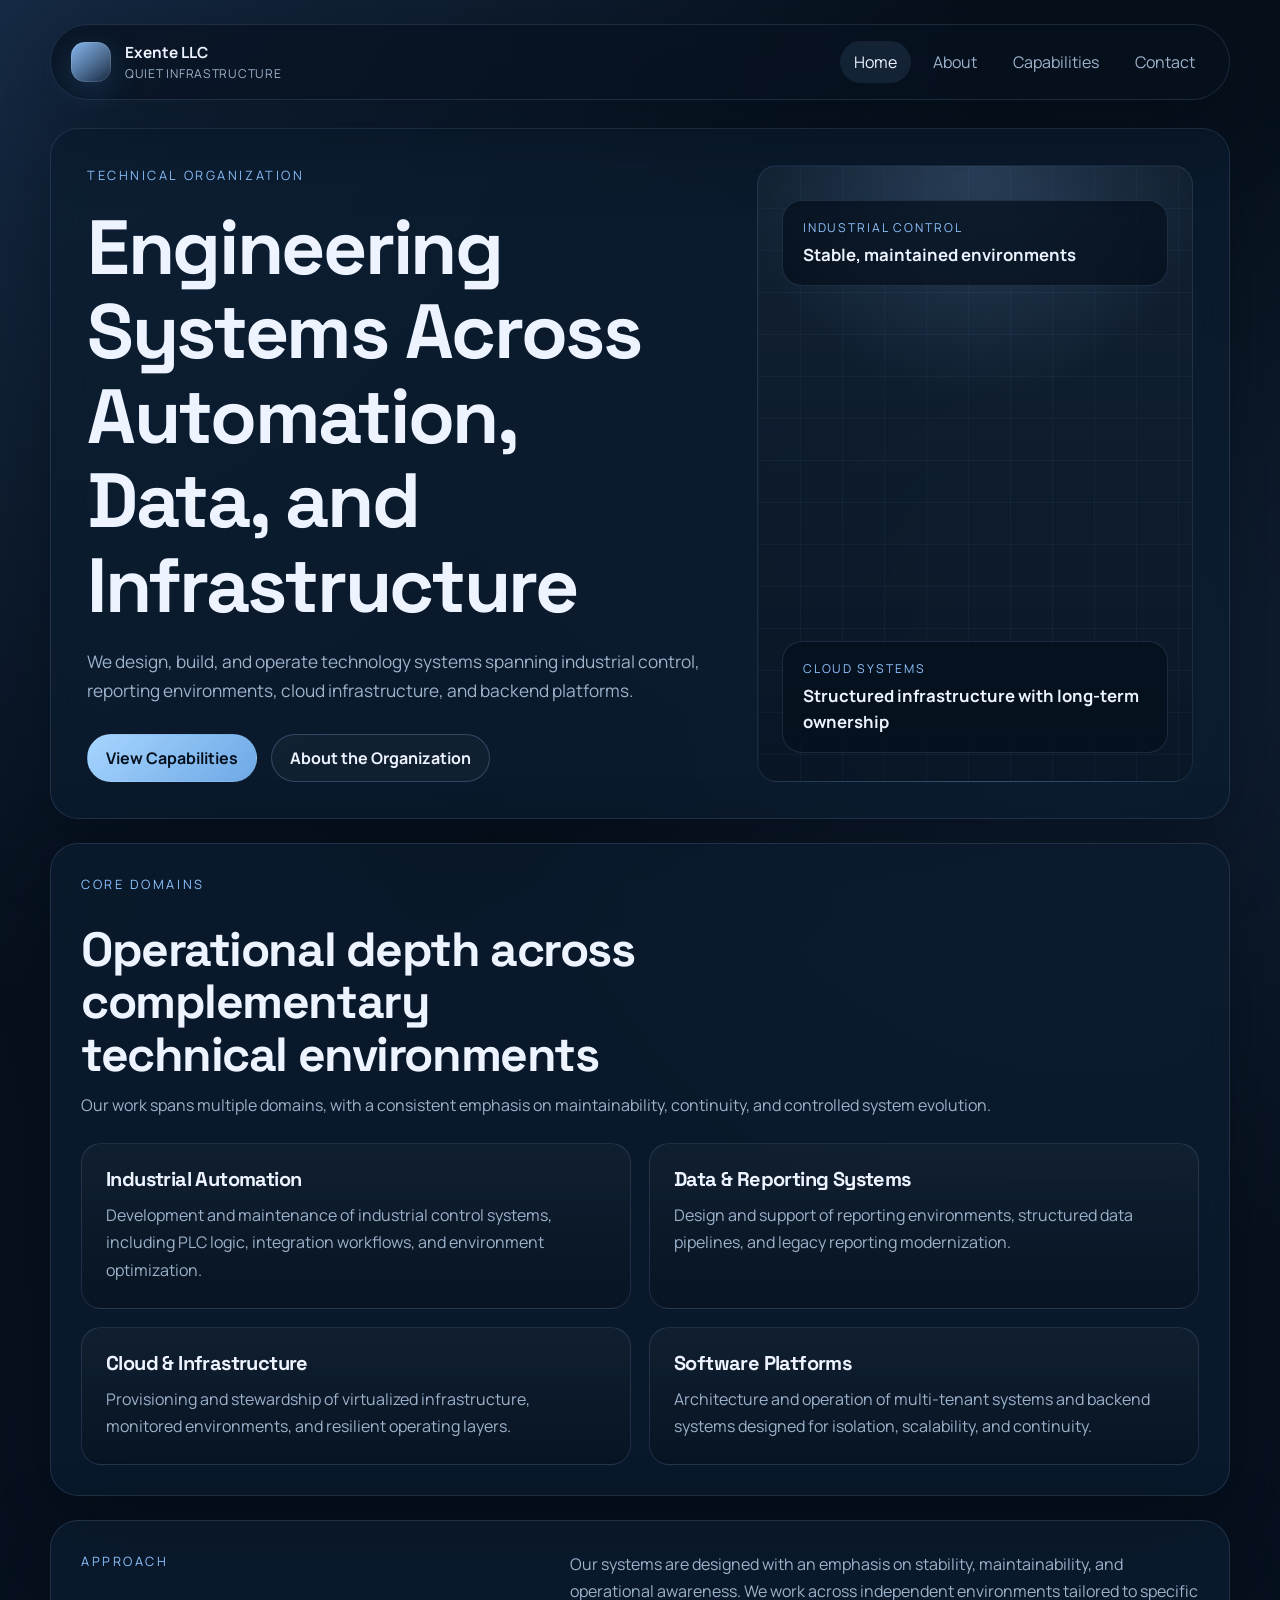
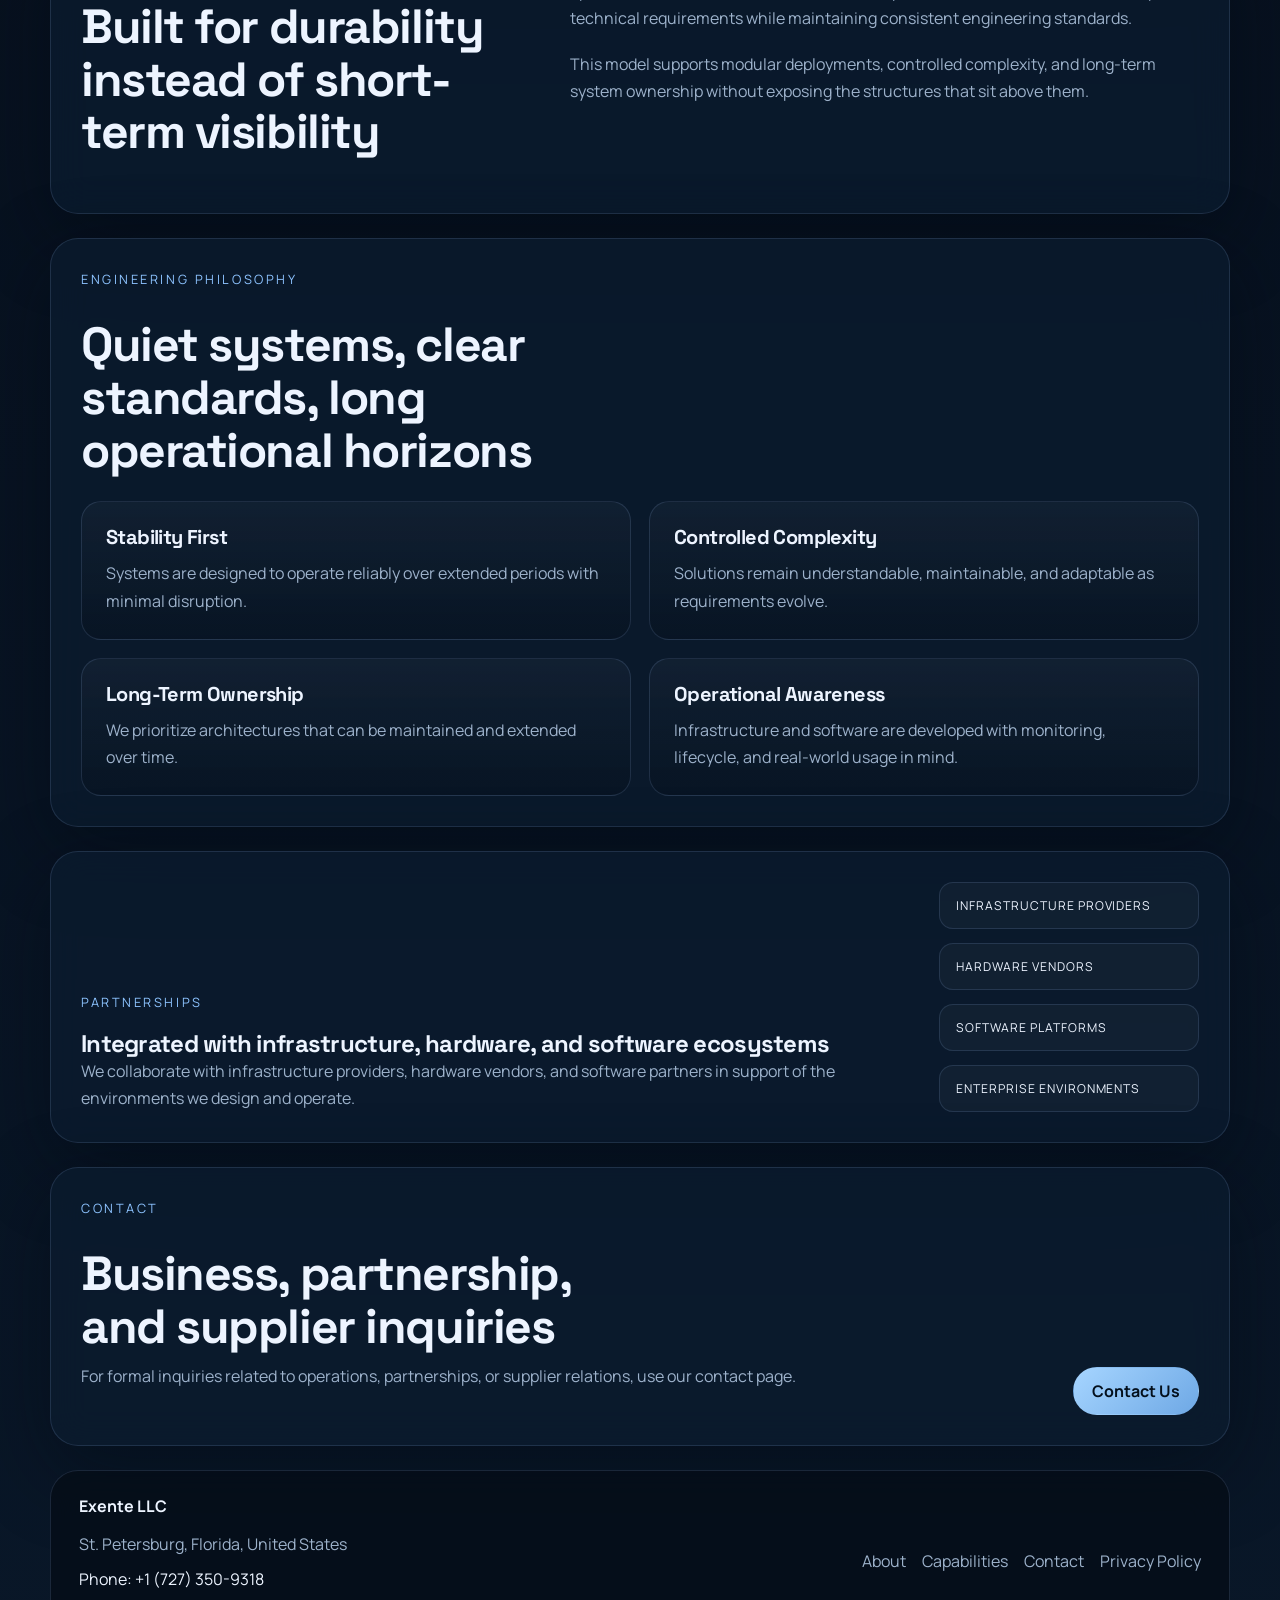
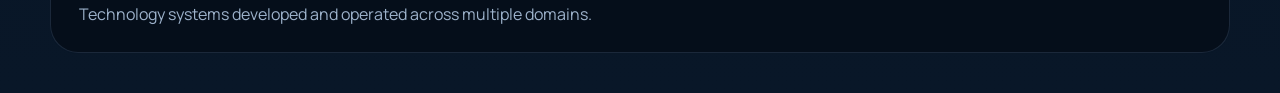
==== index.html @ 2979e781 "Build initial Exente LLC marketing site" ====
<!DOCTYPE html>
<html lang="en">
<head>
  <meta charset="UTF-8">
  <meta name="viewport" content="width=device-width, initial-scale=1.0">
  <title>Exente LLC | Engineering Systems Across Technical Domains</title>
  <meta
    name="description"
    content="A technology-focused organization engineering systems across automation, data, infrastructure, and software platforms."
  >
  <link rel="preconnect" href="https://fonts.googleapis.com">
  <link rel="preconnect" href="https://fonts.gstatic.com" crossorigin>
  <link
    href="https://fonts.googleapis.com/css2?family=Manrope:wght@400;500;600;700;800&family=Space+Grotesk:wght@500;700&display=swap"
    rel="stylesheet"
  >
  <link rel="stylesheet" href="styles.css">
</head>
<body>
  <div class="site-shell">
    <header class="site-header">
      <a class="brand-mark" href="index.html" aria-label="Exente LLC home">
        <span class="brand-mark__glyph"></span>
        <span class="brand-mark__text">
          <strong>Exente LLC</strong>
          <span>Quiet Infrastructure</span>
        </span>
      </a>
      <nav class="site-nav" aria-label="Primary">
        <a class="is-active" href="index.html">Home</a>
        <a href="about.html">About</a>
        <a href="capabilities.html">Capabilities</a>
        <a href="contact.html">Contact</a>
      </nav>
    </header>

    <main>
      <section class="hero">
        <div class="hero__content">
          <p class="eyebrow">Technical organization</p>
          <h1>Engineering Systems Across Automation, Data, and Infrastructure</h1>
          <p class="hero__lede">
            We design, build, and operate technology systems spanning industrial control,
            reporting environments, cloud infrastructure, and backend platforms.
          </p>
          <div class="hero__actions">
            <a class="button button--primary" href="capabilities.html">View Capabilities</a>
            <a class="button button--ghost" href="about.html">About the Organization</a>
          </div>
        </div>
        <div class="hero__panel" aria-hidden="true">
          <div class="signal-grid"></div>
          <div class="hero-card hero-card--primary">
            <span>Industrial control</span>
            <strong>Stable, maintained environments</strong>
          </div>
          <div class="hero-card hero-card--secondary">
            <span>Cloud systems</span>
            <strong>Structured infrastructure with long-term ownership</strong>
          </div>
        </div>
      </section>

      <section class="section">
        <div class="section-heading">
          <p class="eyebrow">Core domains</p>
          <h2>Operational depth across complementary technical environments</h2>
          <p>
            Our work spans multiple domains, with a consistent emphasis on maintainability,
            continuity, and controlled system evolution.
          </p>
        </div>
        <div class="domain-grid">
          <article class="domain-card">
            <h3>Industrial Automation</h3>
            <p>
              Development and maintenance of industrial control systems, including PLC logic,
              integration workflows, and environment optimization.
            </p>
          </article>
          <article class="domain-card">
            <h3>Data &amp; Reporting Systems</h3>
            <p>
              Design and support of reporting environments, structured data pipelines, and
              legacy reporting modernization.
            </p>
          </article>
          <article class="domain-card">
            <h3>Cloud &amp; Infrastructure</h3>
            <p>
              Provisioning and stewardship of virtualized infrastructure, monitored environments,
              and resilient operating layers.
            </p>
          </article>
          <article class="domain-card">
            <h3>Software Platforms</h3>
            <p>
              Architecture and operation of multi-tenant systems and backend systems designed
              for isolation, scalability, and continuity.
            </p>
          </article>
        </div>
      </section>

      <section class="section section--split">
        <div class="section-heading">
          <p class="eyebrow">Approach</p>
          <h2>Built for durability instead of short-term visibility</h2>
        </div>
        <div class="prose-block">
          <p>
            Our systems are designed with an emphasis on stability, maintainability, and
            operational awareness. We work across independent environments tailored to specific
            technical requirements while maintaining consistent engineering standards.
          </p>
          <p>
            This model supports modular deployments, controlled complexity, and long-term system
            ownership without exposing the structures that sit above them.
          </p>
        </div>
      </section>

      <section class="section">
        <div class="section-heading">
          <p class="eyebrow">Engineering philosophy</p>
          <h2>Quiet systems, clear standards, long operational horizons</h2>
        </div>
        <div class="principles-grid">
          <article class="principle-card">
            <h3>Stability First</h3>
            <p>Systems are designed to operate reliably over extended periods with minimal disruption.</p>
          </article>
          <article class="principle-card">
            <h3>Controlled Complexity</h3>
            <p>Solutions remain understandable, maintainable, and adaptable as requirements evolve.</p>
          </article>
          <article class="principle-card">
            <h3>Long-Term Ownership</h3>
            <p>We prioritize architectures that can be maintained and extended over time.</p>
          </article>
          <article class="principle-card">
            <h3>Operational Awareness</h3>
            <p>Infrastructure and software are developed with monitoring, lifecycle, and real-world usage in mind.</p>
          </article>
        </div>
      </section>

      <section class="section section--band">
        <div class="band-copy">
          <p class="eyebrow">Partnerships</p>
          <h2>Integrated with infrastructure, hardware, and software ecosystems</h2>
          <p>
            We collaborate with infrastructure providers, hardware vendors, and software partners
            in support of the environments we design and operate.
          </p>
        </div>
        <div class="partner-list" aria-label="Partnership areas">
          <span>Infrastructure providers</span>
          <span>Hardware vendors</span>
          <span>Software platforms</span>
          <span>Enterprise environments</span>
        </div>
      </section>

      <section class="section section--contact">
        <div class="section-heading">
          <p class="eyebrow">Contact</p>
          <h2>Business, partnership, and supplier inquiries</h2>
          <p>
            For formal inquiries related to operations, partnerships, or supplier relations, use
            our contact page.
          </p>
        </div>
        <a class="button button--primary" href="contact.html">Contact Us</a>
      </section>
    </main>

    <footer class="site-footer">
      <div class="footer-meta">
        <strong>Exente LLC</strong>
        <p>St. Petersburg, Florida, United States</p>
        <p><a href="tel:+17273509318">Phone: +1 (727) 350-9318</a></p>
        <p>Technology systems developed and operated across multiple domains.</p>
      </div>
      <div class="footer-links">
        <a href="about.html">About</a>
        <a href="capabilities.html">Capabilities</a>
        <a href="contact.html">Contact</a>
        <a href="privacy.html">Privacy Policy</a>
      </div>
    </footer>
  </div>
</body>
</html>
---- styles.css ----
:root {
  --bg: #07111f;
  --panel: rgba(12, 28, 48, 0.72);
  --line: rgba(160, 196, 255, 0.14);
  --line-strong: rgba(160, 196, 255, 0.24);
  --text: #edf4ff;
  --muted: #9db2cb;
  --accent: #8dc3ff;
  --shadow: 0 24px 80px rgba(1, 8, 18, 0.45);
  --radius-lg: 28px;
  --radius-md: 20px;
  --radius-sm: 14px;
  --max-width: 1180px;
}

* {
  box-sizing: border-box;
}

html {
  scroll-behavior: smooth;
}

body {
  margin: 0;
  min-height: 100vh;
  font-family: "Manrope", sans-serif;
  color: var(--text);
  background:
    radial-gradient(circle at top left, rgba(67, 120, 189, 0.25), transparent 28%),
    radial-gradient(circle at 85% 20%, rgba(58, 93, 140, 0.22), transparent 22%),
    linear-gradient(180deg, #06101b 0%, #07111f 45%, #091728 100%);
}

body::before {
  content: "";
  position: fixed;
  inset: 0;
  background-image:
    linear-gradient(rgba(157, 178, 203, 0.04) 1px, transparent 1px),
    linear-gradient(90deg, rgba(157, 178, 203, 0.04) 1px, transparent 1px);
  background-size: 72px 72px;
  mask-image: radial-gradient(circle at center, black, transparent 82%);
  pointer-events: none;
}

a {
  color: inherit;
  text-decoration: none;
}

p {
  margin: 0;
  color: var(--muted);
  line-height: 1.7;
}

h1,
h2,
h3,
strong {
  color: var(--text);
}

h1,
h2,
h3 {
  margin: 0;
  font-family: "Space Grotesk", sans-serif;
  line-height: 1.1;
  letter-spacing: -0.03em;
}

.site-shell {
  width: min(calc(100% - 32px), var(--max-width));
  margin: 0 auto;
  padding: 24px 0 40px;
}

.site-header,
.site-footer,
.hero,
.section,
.page-hero,
.content-card,
.stack-card {
  backdrop-filter: blur(18px);
}

.site-header {
  position: sticky;
  top: 12px;
  z-index: 10;
  display: flex;
  align-items: center;
  justify-content: space-between;
  gap: 24px;
  padding: 16px 20px;
  margin-bottom: 28px;
  background: rgba(7, 17, 31, 0.72);
  border: 1px solid var(--line);
  border-radius: 999px;
  box-shadow: var(--shadow);
}

.brand-mark {
  display: inline-flex;
  align-items: center;
  gap: 14px;
}

.brand-mark__glyph {
  width: 40px;
  height: 40px;
  border-radius: 14px;
  background:
    linear-gradient(135deg, rgba(141, 195, 255, 0.9), rgba(62, 100, 151, 0.2)),
    linear-gradient(180deg, rgba(255, 255, 255, 0.16), transparent);
  box-shadow: inset 0 0 0 1px rgba(255, 255, 255, 0.12), 0 10px 30px rgba(83, 144, 220, 0.22);
}

.brand-mark__text {
  display: flex;
  flex-direction: column;
  gap: 2px;
}

.brand-mark__text strong {
  font-size: 0.96rem;
}

.brand-mark__text span {
  font-size: 0.76rem;
  color: var(--muted);
  letter-spacing: 0.06em;
  text-transform: uppercase;
}

.site-nav {
  display: flex;
  align-items: center;
  gap: 8px;
  flex-wrap: wrap;
}

.site-nav a {
  padding: 10px 14px;
  border-radius: 999px;
  color: var(--muted);
  transition: 180ms ease;
}

.site-nav a:hover,
.site-nav a.is-active {
  color: var(--text);
  background: rgba(141, 195, 255, 0.1);
}

.hero,
.section,
.page-hero,
.content-card,
.stack-card {
  background: var(--panel);
  border: 1px solid var(--line);
  box-shadow: var(--shadow);
}

.hero {
  position: relative;
  display: grid;
  grid-template-columns: 1.25fr 0.85fr;
  gap: 28px;
  padding: 36px;
  border-radius: var(--radius-lg);
  overflow: hidden;
}

.hero__content {
  position: relative;
  z-index: 1;
}

.eyebrow {
  margin-bottom: 18px;
  font-size: 0.8rem;
  letter-spacing: 0.2em;
  text-transform: uppercase;
  color: var(--accent);
}

.hero h1,
.page-hero h1 {
  max-width: 12ch;
  font-size: clamp(2.8rem, 6vw, 5.4rem);
  margin-bottom: 20px;
}

.hero__lede,
.page-hero p {
  max-width: 64ch;
  font-size: 1.08rem;
}

.hero__actions {
  display: flex;
  flex-wrap: wrap;
  gap: 14px;
  margin-top: 28px;
}

.button {
  display: inline-flex;
  align-items: center;
  justify-content: center;
  min-height: 48px;
  padding: 0 18px;
  border-radius: 999px;
  border: 1px solid transparent;
  font-weight: 700;
  transition: 180ms ease;
}

.button--primary {
  background: linear-gradient(135deg, #a6d5ff, #6ea8e5);
  color: #04101d;
}

.button--primary:hover {
  transform: translateY(-1px);
  box-shadow: 0 12px 30px rgba(141, 195, 255, 0.28);
}

.button--ghost {
  border-color: var(--line-strong);
  color: var(--text);
  background: rgba(255, 255, 255, 0.03);
}

.button--ghost:hover {
  background: rgba(255, 255, 255, 0.06);
}

.hero__panel {
  position: relative;
  min-height: 420px;
  border-radius: calc(var(--radius-lg) - 8px);
  background:
    radial-gradient(circle at top, rgba(141, 195, 255, 0.2), transparent 36%),
    linear-gradient(180deg, rgba(255, 255, 255, 0.03), rgba(5, 14, 24, 0.34));
  border: 1px solid rgba(141, 195, 255, 0.12);
  overflow: hidden;
}

.signal-grid {
  position: absolute;
  inset: 0;
  background-image:
    linear-gradient(rgba(141, 195, 255, 0.08) 1px, transparent 1px),
    linear-gradient(90deg, rgba(141, 195, 255, 0.08) 1px, transparent 1px);
  background-size: 42px 42px;
  opacity: 0.6;
}

.hero-card {
  position: absolute;
  left: 24px;
  right: 24px;
  padding: 18px 20px;
  border-radius: var(--radius-md);
  border: 1px solid var(--line);
  background: rgba(6, 16, 28, 0.72);
}

.hero-card span,
.partner-list span {
  display: block;
  margin-bottom: 6px;
  font-size: 0.76rem;
  letter-spacing: 0.16em;
  text-transform: uppercase;
  color: var(--accent);
}

.hero-card strong {
  font-size: 1.05rem;
  line-height: 1.5;
}

.hero-card--primary {
  top: 34px;
}

.hero-card--secondary {
  bottom: 28px;
}

.section,
.page-hero {
  margin-top: 24px;
  padding: 30px;
  border-radius: var(--radius-lg);
}

.section-heading {
  display: grid;
  gap: 10px;
  margin-bottom: 24px;
}

.section-heading h2 {
  max-width: 18ch;
  font-size: clamp(1.9rem, 4vw, 3rem);
}

.domain-grid,
.principles-grid,
.content-grid {
  display: grid;
  gap: 18px;
}

.domain-grid,
.principles-grid {
  grid-template-columns: repeat(2, minmax(0, 1fr));
}

.domain-card,
.principle-card {
  padding: 24px;
  border-radius: var(--radius-md);
  background: linear-gradient(180deg, rgba(255, 255, 255, 0.03), rgba(5, 14, 24, 0.36));
  border: 1px solid var(--line);
}

.domain-card h3,
.principle-card h3,
.content-card h2,
.stack-card h2 {
  margin-bottom: 12px;
  font-size: 1.25rem;
}

.section--split {
  display: grid;
  grid-template-columns: 0.85fr 1.15fr;
  gap: 24px;
  align-items: start;
}

.prose-block {
  display: grid;
  gap: 18px;
}

.section--band {
  display: grid;
  grid-template-columns: 1fr auto;
  gap: 24px;
  align-items: end;
}

.partner-list {
  display: grid;
  gap: 14px;
  min-width: 260px;
}

.partner-list span {
  margin: 0;
  padding: 14px 16px;
  border-radius: var(--radius-sm);
  border: 1px solid var(--line);
  background: rgba(255, 255, 255, 0.03);
  color: var(--text);
  letter-spacing: 0.08em;
}

.section--contact {
  display: flex;
  align-items: end;
  justify-content: space-between;
  gap: 20px;
}

.page-main {
  display: grid;
}

.page-hero h1 {
  max-width: 13ch;
}

.content-grid {
  margin-top: 24px;
  grid-template-columns: repeat(2, minmax(0, 1fr));
}

.content-card,
.stack-card {
  padding: 28px;
  border-radius: var(--radius-lg);
}

.section--contact-layout {
  display: grid;
  grid-template-columns: 0.9fr 1.1fr;
  gap: 18px;
  align-items: start;
}

.section--contact-layout > .section {
  margin-top: 0;
}

.contact-details {
  height: 100%;
}

.detail-stack {
  display: grid;
  gap: 20px;
  margin-top: 18px;
}

.detail-stack strong,
.footer-meta strong {
  display: inline-block;
  margin-bottom: 6px;
}

.contact-note {
  margin-top: 24px;
}

.stack-list {
  display: grid;
  gap: 18px;
  margin-top: 24px;
}

.stack-card__header {
  margin-bottom: 14px;
}

.contact-form {
  display: grid;
  grid-template-columns: repeat(2, minmax(0, 1fr));
  gap: 16px;
}

.contact-form label {
  display: grid;
  gap: 8px;
  color: var(--text);
  font-weight: 600;
}

.contact-form input,
.contact-form select,
.contact-form textarea {
  width: 100%;
  padding: 14px 16px;
  font: inherit;
  color: var(--text);
  background: rgba(4, 11, 20, 0.78);
  border: 1px solid var(--line);
  border-radius: 14px;
  outline: none;
}

.contact-form input:focus,
.contact-form select:focus,
.contact-form textarea:focus {
  border-color: rgba(141, 195, 255, 0.5);
  box-shadow: 0 0 0 4px rgba(141, 195, 255, 0.08);
}

.contact-form__full {
  grid-column: 1 / -1;
}

.form-status {
  min-height: 1.5rem;
  font-size: 0.95rem;
  color: var(--accent);
}

.site-footer {
  display: flex;
  align-items: center;
  justify-content: space-between;
  gap: 24px;
  margin-top: 24px;
  padding: 24px 28px;
  border: 1px solid var(--line);
  border-radius: var(--radius-lg);
  background: rgba(5, 14, 25, 0.84);
}

.site-footer p {
  margin-top: 8px;
}

.footer-meta a,
.detail-stack a {
  color: var(--text);
}

.footer-links {
  display: flex;
  gap: 16px;
  flex-wrap: wrap;
  color: var(--muted);
}

.footer-links a:hover {
  color: var(--text);
}

@media (max-width: 920px) {
  .hero,
  .section--split,
  .section--band,
  .section--contact-layout,
  .content-grid,
  .domain-grid,
  .principles-grid {
    grid-template-columns: 1fr;
  }

  .site-header,
  .site-footer,
  .section--contact {
    flex-direction: column;
    align-items: stretch;
  }

  .site-header,
  .site-footer,
  .section--contact {
    border-radius: 28px;
  }

  .hero__panel {
    min-height: 300px;
  }

  .section--contact .button {
    width: 100%;
  }
}

@media (max-width: 720px) {
  .site-shell {
    width: min(calc(100% - 20px), var(--max-width));
    padding-top: 12px;
  }

  .site-header,
  .hero,
  .section,
  .page-hero,
  .content-card,
  .stack-card,
  .site-footer {
    padding: 22px;
  }

  .site-header {
    position: static;
    border-radius: 24px;
  }

  .site-nav {
    width: 100%;
  }

  .site-nav a {
    flex: 1 1 calc(50% - 8px);
    text-align: center;
  }

  .hero h1,
  .page-hero h1,
  .section-heading h2 {
    max-width: none;
  }

  .contact-form {
    grid-template-columns: 1fr;
  }
}
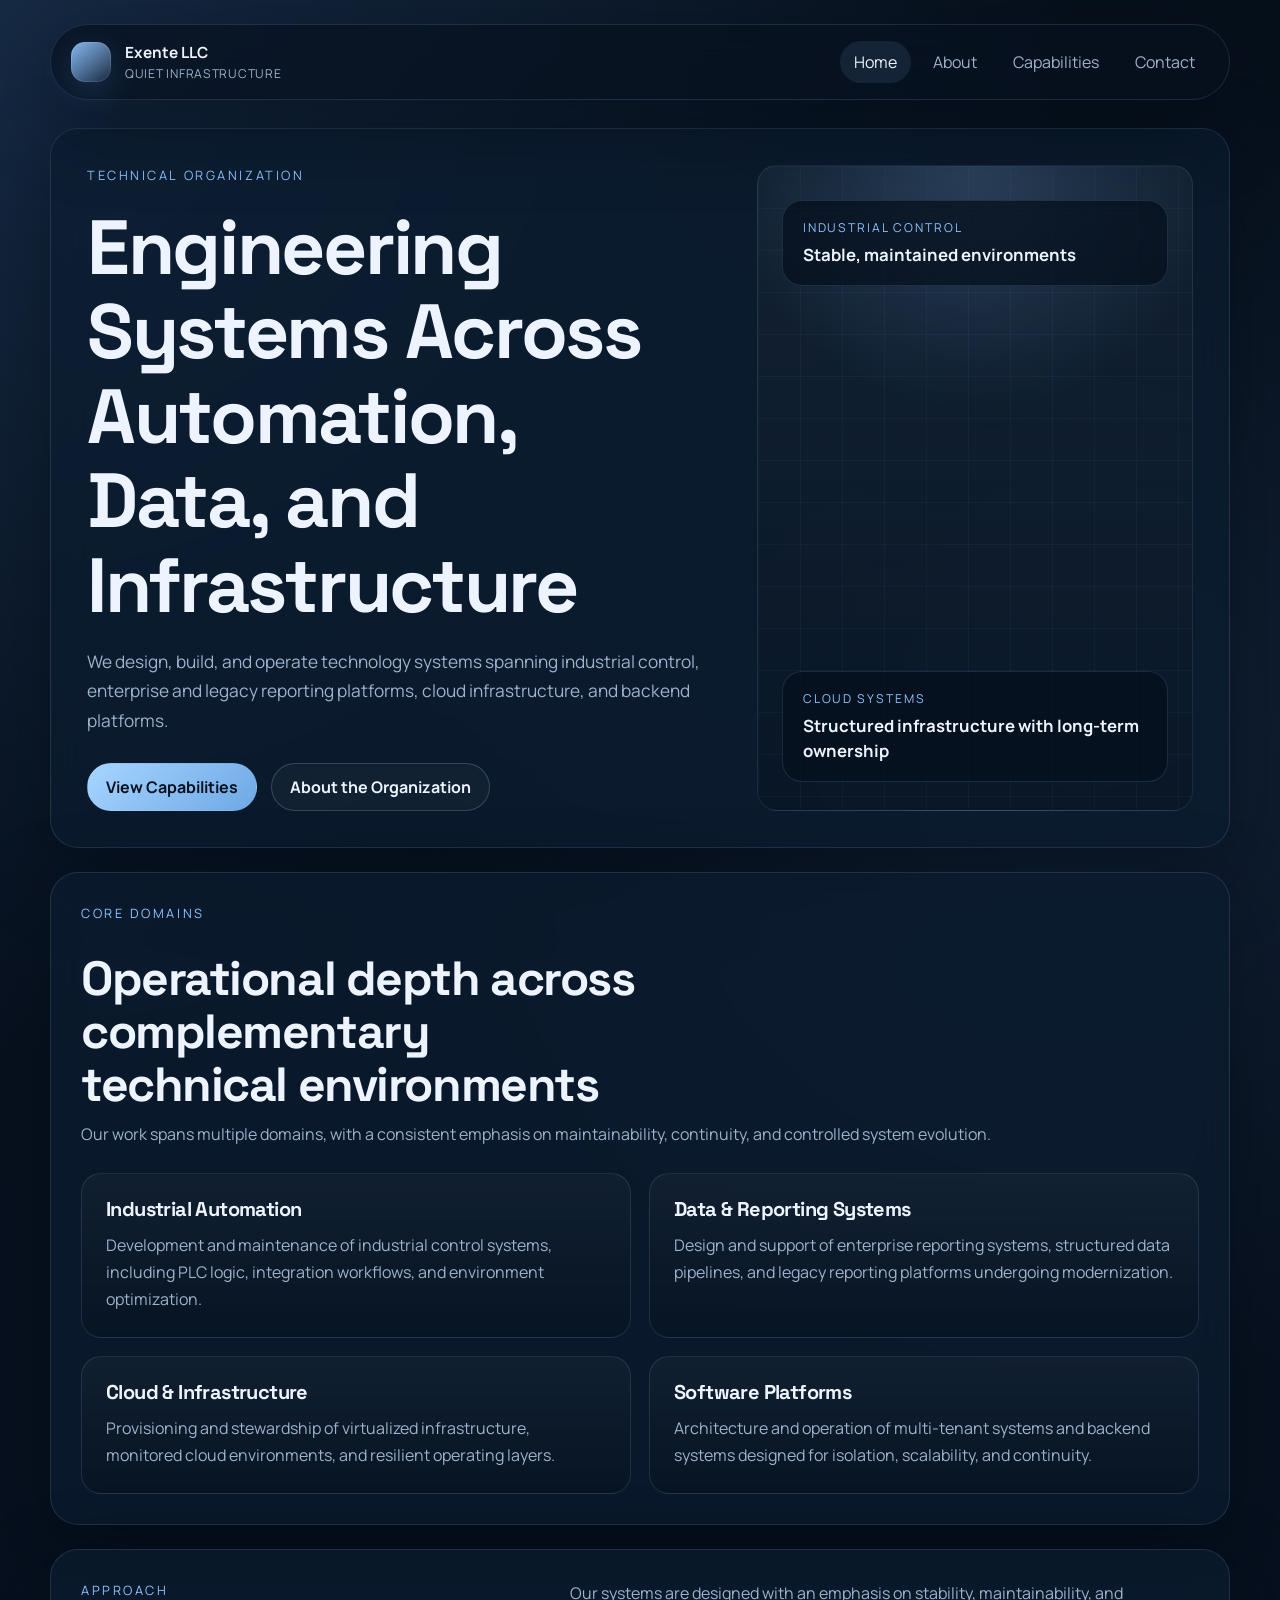
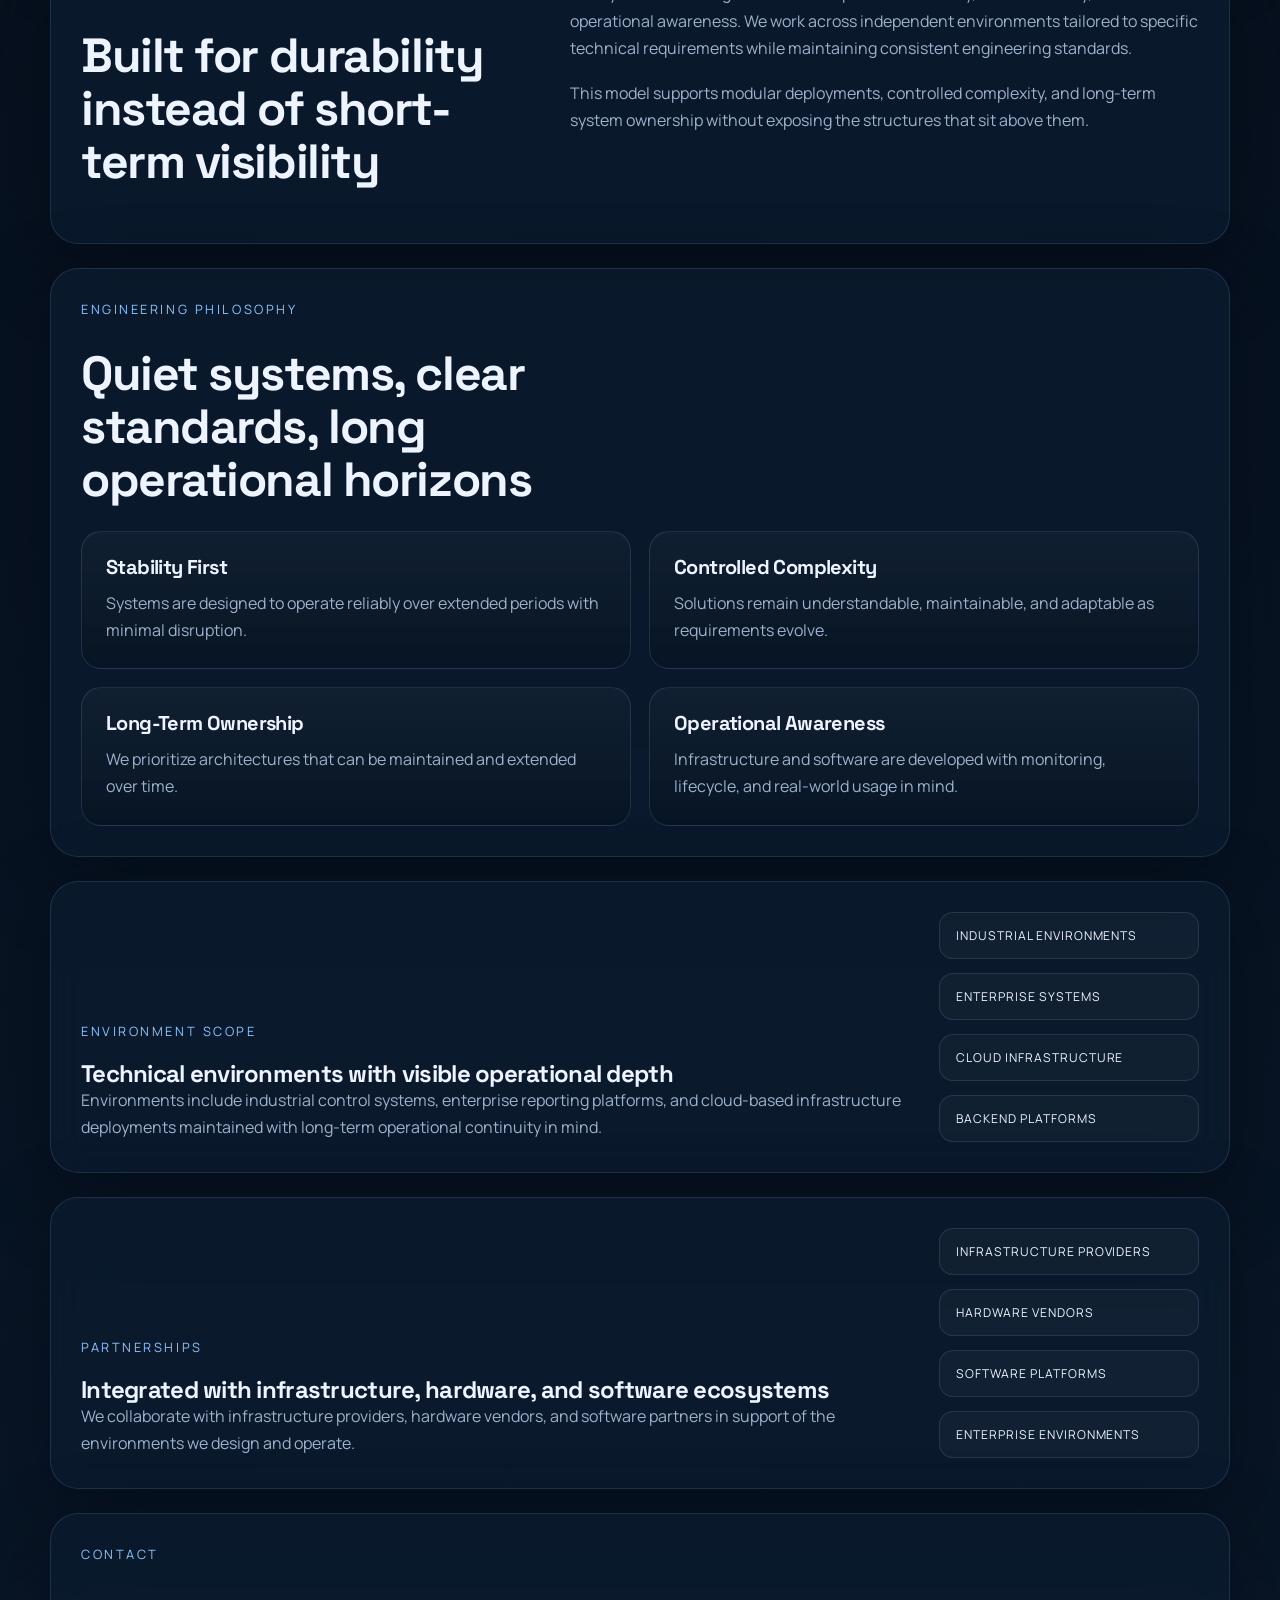
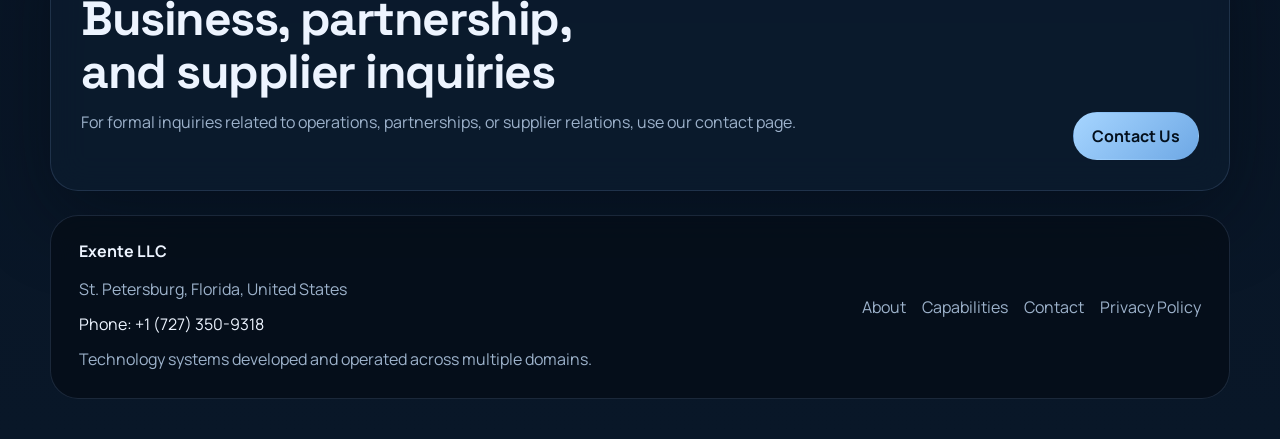
==== commit 90b99877: "Refine messaging and contact trust signals" ====
--- a/index.html
+++ b/index.html
@@ -41,7 +41,7 @@
           <h1>Engineering Systems Across Automation, Data, and Infrastructure</h1>
           <p class="hero__lede">
             We design, build, and operate technology systems spanning industrial control,
-            reporting environments, cloud infrastructure, and backend platforms.
+            enterprise and legacy reporting platforms, cloud infrastructure, and backend platforms.
           </p>
           <div class="hero__actions">
             <a class="button button--primary" href="capabilities.html">View Capabilities</a>
@@ -81,15 +81,15 @@
           <article class="domain-card">
             <h3>Data &amp; Reporting Systems</h3>
             <p>
-              Design and support of reporting environments, structured data pipelines, and
-              legacy reporting modernization.
+              Design and support of enterprise reporting systems, structured data pipelines, and
+              legacy reporting platforms undergoing modernization.
             </p>
           </article>
           <article class="domain-card">
             <h3>Cloud &amp; Infrastructure</h3>
             <p>
-              Provisioning and stewardship of virtualized infrastructure, monitored environments,
-              and resilient operating layers.
+              Provisioning and stewardship of virtualized infrastructure, monitored cloud
+              environments, and resilient operating layers.
             </p>
           </article>
           <article class="domain-card">
@@ -142,6 +142,23 @@
             <h3>Operational Awareness</h3>
             <p>Infrastructure and software are developed with monitoring, lifecycle, and real-world usage in mind.</p>
           </article>
+        </div>
+      </section>
+
+      <section class="section section--band">
+        <div class="band-copy">
+          <p class="eyebrow">Environment scope</p>
+          <h2>Technical environments with visible operational depth</h2>
+          <p>
+            Environments include industrial control systems, enterprise reporting platforms, and
+            cloud-based infrastructure deployments maintained with long-term operational continuity in mind.
+          </p>
+        </div>
+        <div class="partner-list" aria-label="Environment scope">
+          <span>Industrial environments</span>
+          <span>Enterprise systems</span>
+          <span>Cloud infrastructure</span>
+          <span>Backend platforms</span>
         </div>
       </section>
 
--- a/styles.css
+++ b/styles.css
@@ -480,6 +480,11 @@
   grid-column: 1 / -1;
 }
 
+.contact-form__privacy {
+  font-size: 0.95rem;
+  color: var(--muted);
+}
+
 .form-status {
   min-height: 1.5rem;
   font-size: 0.95rem;
